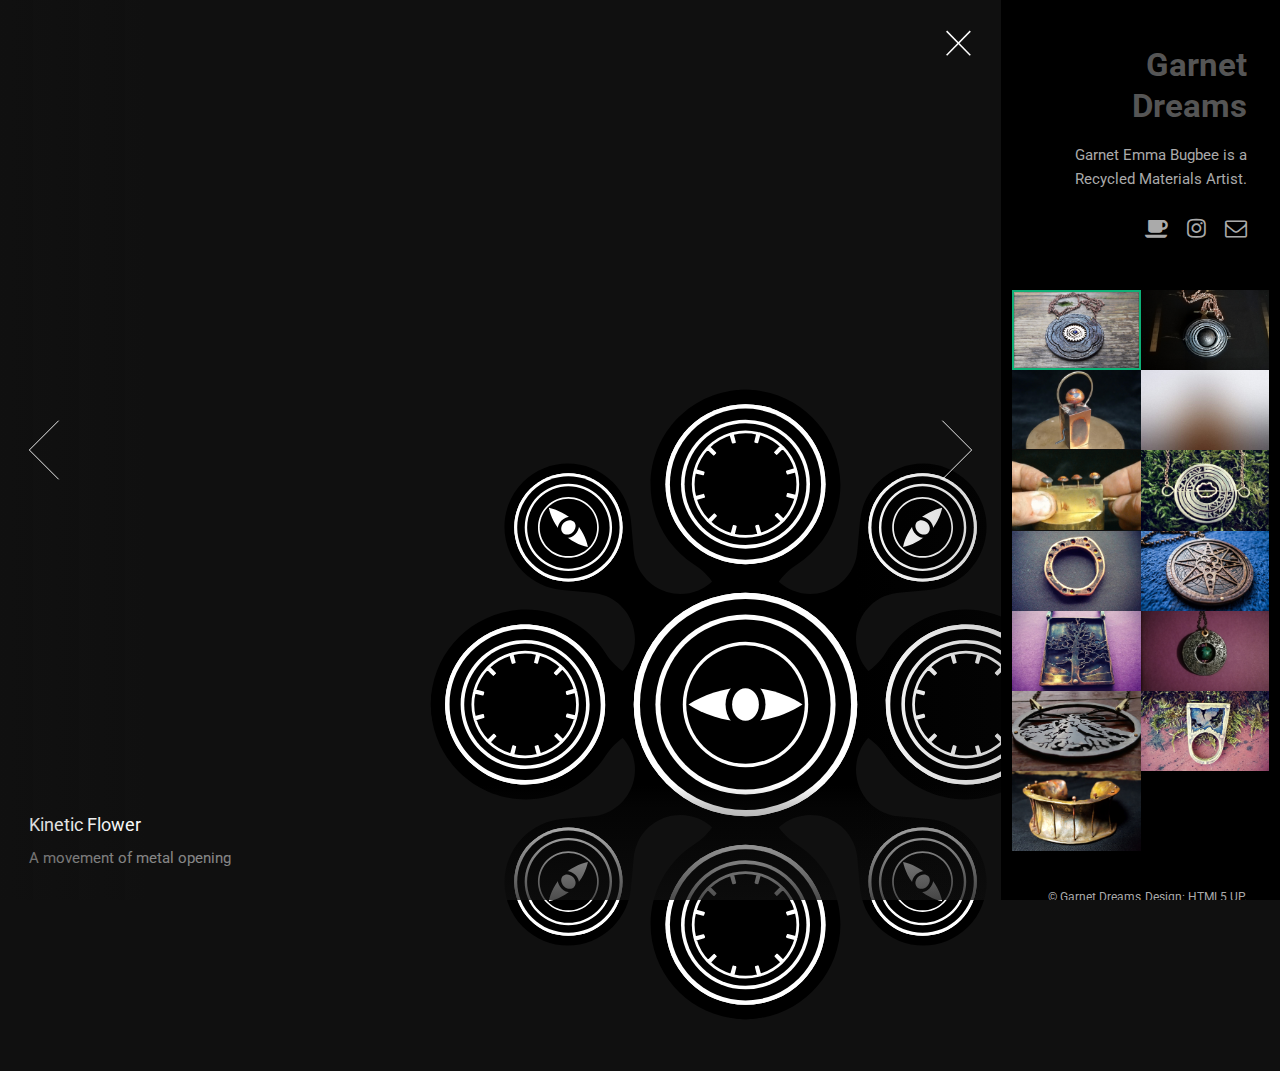
==== index.html @ cc7bb1ab "index.html" ====
<!DOCTYPE HTML>
<!--
	Lens by HTML5 UP
	html5up.net | @ajlkn
	Free for personal and commercial use under the CCA 3.0 license (html5up.net/license)
-->
<html>
	<head>
		<title>Garnet Dreams</title>
		<meta charset="utf-8" />
		<meta name="viewport" content="width=device-width, initial-scale=1" />
		<!--[if lte IE 8]><script src="assets/js/ie/html5shiv.js"></script><![endif]-->
		<link rel="stylesheet" href="assets/css/main.css" />
		<!--[if lte IE 8]><link rel="stylesheet" href="assets/css/ie8.css" /><![endif]-->
		<!--[if lte IE 9]><link rel="stylesheet" href="assets/css/ie9.css" /><![endif]-->
		<noscript><link rel="stylesheet" href="assets/css/noscript.css" /></noscript>
		<meta name="p:domain_verify" content="a997c572c82007dd1c81df93b98065df"/>
		<link rel="icon" type="png" href="favicon-16x16.png" sizes="16x16" />
	</head>
	<body class="is-loading-0 is-loading-1 is-loading-2">

		<!-- Main -->
			<div id="main">

				<!-- Header -->
					<header id="header">
						<h1>Garnet Dreams</h1>
						<p>Garnet Emma Bugbee is a </br> 
						Recycled Materials Artist.
						<ul class="icons">
							<li><a href="https://ko-fi.com/garnetdreams" class="icon fa-coffee" target=”_blank”><span class="label">Ko-fi</span></a></li>
							<li><a href="https://www.instagram.com/garnetdreams/" class="icon fa-instagram" target=”_blank”><span class="label">Instagram</span></a></li>
							<li><a href="mailto:garnetdreamsart@gmail.com" class="icon fa-envelope-o" target=”_blank”><span class="label">Email</span></a></li>
						</ul>
					</header>

				<!-- Thumbnail -->
					<section id="thumbnails">
						<article>
							<a class="thumbnail" href="images/fulls/kf.gif" data-position="top center"><img src="images/thumbs/kf.jpg" alt="" /></a>
							<h2>Kinetic Flower</h2>
							<p>A movement of metal opening</p>
						</article>
						<article>
							<a class="thumbnail" href="images/fulls/open.gif" data-position="top center"><img src="images/thumbs/dyson.jpg" alt="" /></a>
							<h2>Dyson Sphere</h2>
							<p>Even the smallest sun</p>
						</article>
						<article>
							<a class="thumbnail" href="images/fulls/01.gif" data-position="left center"><img src="images/thumbs/01.jpg" alt="" /></a>
							<h2>Personal Mushroom Party</h2>
							<p>Bring the dancing with you.</p>
						</article>
						<article>
							<a class="thumbnail" href="images/fulls/02.gif"><img src="images/thumbs/02.jpg" alt="" /></a>
							<h2>There is Only One Direction</h2>
							<p>We are but swimmers in this grand ocean.</p>
						</article>
						<article>
							<a class="thumbnail" href="images/fulls/03.gif" data-position="top center"><img src="images/thumbs/03.jpg" alt="" /></a>
							<h2>Movement and Stillness</h2>
							<p>When Everything Else Fails, Be Clever</p>
						</article>
						<article>
							<a class="thumbnail" href="images/fulls/04.gif"><img src="images/thumbs/04.jpg" alt="" /></a>
							<h2>Inside the Tree</h2>
							<p>For the itch that can never be scratched.</p>
						</article>
						<article>
							<a class="thumbnail" href="images/fulls/05.jpg" data-position="top center"><img src="images/thumbs/05.jpg" alt="" /></a>
							<h2>Melt Me Back Together</h2>
							<p>Push into all that matters.</p>
						</article>
						<article>
							<a class="thumbnail" href="images/fulls/06.jpg"><img src="images/thumbs/06.jpg" alt="" /></a>
							<h2>Astrolabe</h2>
							<p>Our world is so much larger than you know.</p>
						</article>
						<article>
							<a class="thumbnail" href="images/fulls/07.jpg"><img src="images/thumbs/07.jpg" alt="" /></a>
							<h2>Life is a Forest Fire</h2>
							<p>A moment of dusk</p>
						</article>
						<article>
							<a class="thumbnail" href="images/fulls/08.jpg"><img src="images/thumbs/08.jpg" alt="" /></a>
							<h2>A Love</h2>
							<p>That math couldn't count</p>
						</article>
						<article>
							<a class="thumbnail" href="images/fulls/09.jpg"><img src="images/thumbs/09.jpg" alt="" /></a>
							<h2>With Cordyceps Pushing</h2>
							<p>The sky it calls.</p>
						</article>
						<article>
							<a class="thumbnail" href="images/fulls/10.jpg"><img src="images/thumbs/10.jpg" alt="" /></a>
							<h2>Life is a Forest Fire</h2>
							<p>Lost in the mountains</p>
						</article>
						<article>
							<a class="thumbnail" href="images/fulls/11.jpg"><img src="images/thumbs/11.jpg" alt="" /></a>
							<h2>If Math</h2>
							<p>Could count love.</p>
						</article>
					</section>

				<!-- Footer -->
					<footer id="footer">
						<ul class="copyright">
							<li>&copy; Garnet Dreams</li><li>Design: <a href="http://html5up.net">HTML5 UP</a>.</li>
						</ul>
					</footer>

			</div>

		<!-- Scripts -->
			<script src="assets/js/jquery.min.js"></script>
			<script src="assets/js/skel.min.js"></script>
			<!--[if lte IE 8]><script src="assets/js/ie/respond.min.js"></script><![endif]-->
			<script src="assets/js/main.js"></script>

	</body>
</html>
---- assets/css/main.css ----
@import url(font-awesome.min.css);
@import url("https://fonts.googleapis.com/css?family=Roboto:400,700");

/*
	Lens by HTML5 UP
	html5up.net | @ajlkn
	Free for personal and commercial use under the CCA 3.0 license (html5up.net/license)
*/

/* Reset */

	html, body, div, span, applet, object, iframe, h1, h2, h3, h4, h5, h6, p, blockquote, pre, a, abbr, acronym, address, big, cite, code, del, dfn, em, img, ins, kbd, q, s, samp, small, strike, strong, sub, sup, tt, var, b, u, i, center, dl, dt, dd, ol, ul, li, fieldset, form, label, legend, table, caption, tbody, tfoot, thead, tr, th, td, article, aside, canvas, details, embed, figure, figcaption, footer, header, hgroup, menu, nav, output, ruby, section, summary, time, mark, audio, video {
		margin: 0;
		padding: 0;
		border: 0;
		font-size: 100%;
		font: inherit;
		vertical-align: baseline;
	}

	article, aside, details, figcaption, figure, footer, header, hgroup, menu, nav, section {
		display: block;
	}

	body {
		line-height: 1;
	}

	ol, ul {
		list-style: none;
	}

	blockquote, q {
		quotes: none;
	}

	blockquote:before, blockquote:after, q:before, q:after {
		content: '';
		content: none;
	}

	table {
		border-collapse: collapse;
		border-spacing: 0;
	}

	body {
		-webkit-text-size-adjust: none;
	}

/* Box Model */

	*, *:before, *:after {
		-moz-box-sizing: border-box;
		-webkit-box-sizing: border-box;
		box-sizing: border-box;
	}

/* Basic */

	/*
		@-ms-viewport {
			width: device-width;
		}

	*/

	@media screen and (max-width: 480px) {

		html, body {
			min-width: 320px;
		}

	}

	body.is-loading-0 *, body.is-loading-0 *:before, body.is-loading-0 *:after {
		-moz-animation: none !important;
		-webkit-animation: none !important;
		-ms-animation: none !important;
		animation: none !important;
		-moz-transition: none !important;
		-webkit-transition: none !important;
		-ms-transition: none !important;
		transition: none !important;
	}

	html, body {
		background-color: #101010;
		overflow: hidden;
	}

/* Type */

	html {
		font-size: 16pt;
	}

		@media screen and (max-width: 1680px) {

			html {
				font-size: 12pt;
			}

		}

		@media screen and (max-width: 1280px) {

			html {
				font-size: 11pt;
			}

		}

	body {
		background-color: #fff;
		color: #aaa;
	}

	body, input, select, textarea {
		font-family: "Roboto", Helvetica, sans-serif;
		font-weight: 400;
		line-height: 1.65;
		font-size: 1em;
		color: #aaa;
	}

	a {
		-moz-transition: color 0.25s ease, border-bottom-color 0.25s ease;
		-webkit-transition: color 0.25s ease, border-bottom-color 0.25s ease;
		-ms-transition: color 0.25s ease, border-bottom-color 0.25s ease;
		transition: color 0.25s ease, border-bottom-color 0.25s ease;
		border-bottom: dotted 1px;
		color: inherit;
		text-decoration: none;
	}

		a:hover {
			border-bottom-color: transparent;
			color: #0DB076;
		}

	strong, b {
		font-weight: 400;
		color: #555;
	}

	em, i {
		font-style: italic;
	}

	p {
		margin: 0 0 1.25em 0;
	}

	h1, h2, h3, h4, h5, h6 {
		font-weight: 400;
		line-height: 1.25;
		margin: 0 0 0.5em 0;
		color: #555;
	}

		h1 a, h2 a, h3 a, h4 a, h5 a, h6 a {
			color: inherit;
			text-decoration: none;
		}

	h2 {
		font-size: 1.25em;
	}

	h3 {
		font-size: 1em;
	}

	h4 {
		font-size: 0.9em;
	}

	h5 {
		font-size: 0.8em;
	}

	h6 {
		font-size: 0.7em;
	}

	sub {
		font-size: 0.8em;
		position: relative;
		top: 0.5em;
	}

	sup {
		font-size: 0.8em;
		position: relative;
		top: -0.5em;
	}

	blockquote {
		border-left: solid 4px #ccc;
		font-style: italic;
		margin: 0 0 1.25em 0;
		padding: 0.3125em 0 0.3125em 1.25em;
	}

	code {
		border-radius: 4px;
		border: solid 1px;
		font-family: "Courier New", monospace;
		font-size: 0.9em;
		margin: 0 0.25em;
		padding: 0.25em 0.65em;
		border-color: #ccc;
	}

	pre {
		-webkit-overflow-scrolling: touch;
		font-family: "Courier New", monospace;
		font-size: 0.9em;
		margin: 0 0 1.25em 0;
	}

		pre code {
			display: block;
			padding: 1em 1.5em;
			overflow-x: auto;
		}

	hr {
		border: 0;
		border-bottom: solid 1px #ccc;
		margin: 1.25em 0;
	}

		hr.major {
			margin: 1.875em 0;
		}

	.align-left {
		text-align: left;
	}

	.align-center {
		text-align: center;
	}

	.align-right {
		text-align: right;
	}

/* Button */

	input[type="submit"],
	input[type="reset"],
	input[type="button"],
	button,
	.button {
		-moz-appearance: none;
		-webkit-appearance: none;
		-ms-appearance: none;
		appearance: none;
		-moz-transition: background-color 0.25s ease-in-out, border-color 0.25s ease-in-out, color 0.25s ease-in-out;
		-webkit-transition: background-color 0.25s ease-in-out, border-color 0.25s ease-in-out, color 0.25s ease-in-out;
		-ms-transition: background-color 0.25s ease-in-out, border-color 0.25s ease-in-out, color 0.25s ease-in-out;
		transition: background-color 0.25s ease-in-out, border-color 0.25s ease-in-out, color 0.25s ease-in-out;
		background-color: transparent;
		border-radius: 4px;
		border: solid 1px #ccc;
		color: #555;
		cursor: pointer;
		display: inline-block;
		line-height: 1;
		padding: 0.75em 1.5em;
		text-align: center;
		text-decoration: none;
		white-space: nowrap;
	}

		input[type="submit"]:hover,
		input[type="reset"]:hover,
		input[type="button"]:hover,
		button:hover,
		.button:hover {
			border-color: #0DB076;
			color: #0DB076;
		}

			input[type="submit"]:hover:active,
			input[type="reset"]:hover:active,
			input[type="button"]:hover:active,
			button:hover:active,
			.button:hover:active {
				background-color: rgba(0, 211, 183, 0.15);
			}

		input[type="submit"].icon,
		input[type="reset"].icon,
		input[type="button"].icon,
		button.icon,
		.button.icon {
			padding-left: 1.35em;
		}

			input[type="submit"].icon:before,
			input[type="reset"].icon:before,
			input[type="button"].icon:before,
			button.icon:before,
			.button.icon:before {
				margin-right: 0.5em;
			}

		input[type="submit"].fit,
		input[type="reset"].fit,
		input[type="button"].fit,
		button.fit,
		.button.fit {
			display: block;
			margin: 0 0 0.625em 0;
			width: 100%;
		}

		input[type="submit"].small,
		input[type="reset"].small,
		input[type="button"].small,
		button.small,
		.button.small {
			font-size: 0.8em;
		}

		input[type="submit"].big,
		input[type="reset"].big,
		input[type="button"].big,
		button.big,
		.button.big {
			font-size: 1.35em;
		}

		input[type="submit"].disabled, input[type="submit"]:disabled,
		input[type="reset"].disabled,
		input[type="reset"]:disabled,
		input[type="button"].disabled,
		input[type="button"]:disabled,
		button.disabled,
		button:disabled,
		.button.disabled,
		.button:disabled {
			-moz-pointer-events: none;
			-webkit-pointer-events: none;
			-ms-pointer-events: none;
			pointer-events: none;
			opacity: 0.25;
		}

/* Form */

	form {
		margin: 0 0 1.25em 0;
	}

	label {
		color: #555;
		display: block;
		font-size: 0.9em;
		font-weight: 400;
		margin: 0 0 0.625em 0;
	}

	input[type="text"],
	input[type="password"],
	input[type="email"],
	select,
	textarea {
		-moz-appearance: none;
		-webkit-appearance: none;
		-ms-appearance: none;
		appearance: none;
		background-color: transparent;
		border-radius: 4px;
		border: solid 1px #ccc;
		color: inherit;
		display: block;
		outline: 0;
		padding: 0 0.75em;
		text-decoration: none;
		width: 100%;
	}

		input[type="text"]:invalid,
		input[type="password"]:invalid,
		input[type="email"]:invalid,
		select:invalid,
		textarea:invalid {
			box-shadow: none;
		}

		input[type="text"]:focus,
		input[type="password"]:focus,
		input[type="email"]:focus,
		select:focus,
		textarea:focus {
			border-color: #0DB076;
		}

	.select-wrapper {
		text-decoration: none;
		display: block;
		position: relative;
	}

		.select-wrapper:before {
			-moz-osx-font-smoothing: grayscale;
			-webkit-font-smoothing: antialiased;
			font-family: FontAwesome;
			font-style: normal;
			font-weight: normal;
			text-transform: none !important;
		}

		.select-wrapper:before {
			color: #ccc;
			content: '\f107';
			display: block;
			height: 2.75em;
			line-height: 2.75em;
			pointer-events: none;
			position: absolute;
			right: 0;
			text-align: center;
			top: 0;
			width: 2.75em;
		}

		.select-wrapper select::-ms-expand {
			display: none;
		}

	input[type="text"],
	input[type="password"],
	input[type="email"],
	select {
		height: 2.75em;
	}

	textarea {
		padding: 0.75em 1em;
	}

	input[type="checkbox"],
	input[type="radio"] {
		-moz-appearance: none;
		-webkit-appearance: none;
		-ms-appearance: none;
		appearance: none;
		display: block;
		float: left;
		margin-right: -2em;
		opacity: 0;
		width: 1em;
		z-index: -1;
	}

		input[type="checkbox"] + label,
		input[type="radio"] + label {
			text-decoration: none;
			color: #aaa;
			cursor: pointer;
			display: inline-block;
			font-size: 1em;
			font-weight: 400;
			margin: 0;
			padding-left: 2.4em;
			padding-right: 0.75em;
			position: relative;
		}

			input[type="checkbox"] + label:before,
			input[type="radio"] + label:before {
				-moz-osx-font-smoothing: grayscale;
				-webkit-font-smoothing: antialiased;
				font-family: FontAwesome;
				font-style: normal;
				font-weight: normal;
				text-transform: none !important;
			}

			input[type="checkbox"] + label:before,
			input[type="radio"] + label:before {
				background: transparent;
				border-radius: 4px;
				border: solid 1px #ccc;
				content: '';
				display: inline-block;
				height: 1.65em;
				left: 0;
				line-height: 1.58125em;
				position: absolute;
				text-align: center;
				top: 0;
				width: 1.65em;
			}

		input[type="checkbox"]:checked + label:before,
		input[type="radio"]:checked + label:before {
			background-color: #555;
			border-color: #555;
			color: #fff;
			content: '\f00c';
		}

		input[type="checkbox"]:focus + label:before,
		input[type="radio"]:focus + label:before {
			border-color: #0DB076;
		}

	input[type="checkbox"] + label:before {
		border-radius: 4px;
	}

	input[type="radio"] + label:before {
		border-radius: 100%;
	}

	::-webkit-input-placeholder {
		opacity: 1.0;
		color: #ccc !important;
	}

	:-moz-placeholder {
		opacity: 1.0;
		color: #ccc !important;
	}

	::-moz-placeholder {
		opacity: 1.0;
		color: #ccc !important;
	}

	:-ms-input-placeholder {
		opacity: 1.0;
		color: #ccc !important;
	}

	.formerize-placeholder {
		opacity: 1.0;
		color: #ccc !important;
	}

	.field {
		margin: 0 0 1.25em 0;
	}

/* Icon */

	.icon {
		text-decoration: none;
		border-bottom: none;
		position: relative;
	}

		.icon:before {
			-moz-osx-font-smoothing: grayscale;
			-webkit-font-smoothing: antialiased;
			font-family: FontAwesome;
			font-style: normal;
			font-weight: normal;
			text-transform: none !important;
		}

		.icon > .label {
			display: none;
		}

/* List */

	ol {
		list-style: decimal;
		margin: 0 0 1.25em 0;
		padding-left: 1.25em;
	}

		ol li {
			padding-left: 0.25em;
		}

	ul {
		list-style: disc;
		margin: 0 0 1.25em 0;
		padding-left: 1em;
	}

		ul li {
			padding-left: 0.5em;
		}

		ul.alt {
			list-style: none;
			padding-left: 0;
		}

			ul.alt li {
				border-top: solid 1px #ccc;
				padding: 0.5em 0;
			}

				ul.alt li:first-child {
					border-top: 0;
					padding-top: 0;
				}

		ul.icons {
			cursor: default;
			list-style: none;
			padding-left: 0;
		}

			ul.icons li {
				display: inline-block;
				padding: 0 1em 0 0;
			}

				ul.icons li:last-child {
					padding-right: 0;
				}

				ul.icons li .icon:before {
					font-size: 1.5rem;
				}

		ul.actions {
			cursor: default;
			list-style: none;
			padding-left: 0;
		}

			ul.actions li {
				display: inline-block;
				padding: 0 0.625em 0 0;
				vertical-align: middle;
			}

				ul.actions li:last-child {
					padding-right: 0;
				}

			ul.actions.small li {
				padding: 0 0.3125em 0 0;
			}

			ul.actions.vertical li {
				display: block;
				padding: 0.625em 0 0 0;
			}

				ul.actions.vertical li:first-child {
					padding-top: 0;
				}

				ul.actions.vertical li > * {
					margin-bottom: 0;
				}

			ul.actions.vertical.small li {
				padding: 0.3125em 0 0 0;
			}

				ul.actions.vertical.small li:first-child {
					padding-top: 0;
				}

			ul.actions.fit {
				display: table;
				margin-left: -0.625em;
				padding: 0;
				table-layout: fixed;
				width: calc(100% + 0.625em);
			}

				ul.actions.fit li {
					display: table-cell;
					padding: 0 0 0 0.625em;
				}

					ul.actions.fit li > * {
						margin-bottom: 0;
					}

				ul.actions.fit.small {
					margin-left: -0.3125em;
					width: calc(100% + 0.3125em);
				}

					ul.actions.fit.small li {
						padding: 0 0 0 0.3125em;
					}

	dl {
		margin: 0 0 1.25em 0;
	}

		dl dt {
			display: block;
			font-weight: 400;
			margin: 0 0 0.625em 0;
		}

		dl dd {
			margin-left: 1.25em;
		}

/* Main */

	#main {
		-moz-transition: opacity 0.75s ease, right 0.75s ease, left 0.75s ease, visibility 0.75s;
		-webkit-transition: opacity 0.75s ease, right 0.75s ease, left 0.75s ease, visibility 0.75s;
		-ms-transition: opacity 0.75s ease, right 0.75s ease, left 0.75s ease, visibility 0.75s;
		transition: opacity 0.75s ease, right 0.75s ease, left 0.75s ease, visibility 0.75s;
		-webkit-overflow-scrolling: touch;
		position: fixed;
		top: 0;
		width: 22.5em;
		height: 100%;
		background: #000000;
		outline: 0;
		overflow-x: hidden;
		overflow-y: auto;
		text-align: right;
		visibility: visible;
		z-index: 10000;
		right: 0;
	}

		#main .toggle {
			-webkit-tap-highlight-color: transparent;
			position: absolute;
			top: 0;
			width: 4em;
			height: 4em;
			background-image: url("images/close-small-alt.svg");
			background-repeat: no-repeat;
			background-size: 32px 32px;
			cursor: pointer;
			display: none;
			z-index: 1;
			background-position: 0.5em 0.5em;
			left: 0;
		}

		body.fullscreen #main {
			visibility: hidden;
			right: -22.5em;
		}

		body.is-loading-1 #main {
			opacity: 0;
			right: -2em;
		}

		@media screen and (max-width: 1280px) {

			#main {
				width: 19em;
			}

				body.fullscreen #main {
					right: -19em;
				}

		}

		@media screen and (max-width: 980px) {

			#main {
				background: rgba(255, 255, 255, 0.925);
			}

				#main .toggle {
					display: block;
				}

		}

		@media screen and (max-width: 480px) {

			#main {
				-moz-transition: opacity 0.5s ease, visibility 0.5s;
				-webkit-transition: opacity 0.5s ease, visibility 0.5s;
				-ms-transition: opacity 0.5s ease, visibility 0.5s;
				transition: opacity 0.5s ease, visibility 0.5s;
				width: 100%;
				background: #000000;
				text-align: center;
			}

				body.is-loading-1 #main {
					left: auto !important;
					right: auto !important;
				}

				body.fullscreen #main {
					left: auto !important;
					right: auto !important;
					opacity: 0;
				}

				#main .toggle {
					display: none;
				}

		}

/* Header */

	#header {
		padding: 3em 2.25em 1.75em 2.25em ;
	}

		#header h1 {
			font-size: 2.25em;
			font-weight: 700;
		}

/* Footer */

	#footer {
		padding: 2.25em 2.25em 1em 2.25em ;
	}

		#footer .copyright {
			list-style: none;
			padding: 0;
		}

			#footer .copyright li {
				display: inline-block;
				font-size: 0.8em;
				margin-left: 0.35em;
				padding: 0;
			}

				#footer .copyright li:first-child {
					margin-left: 0;
				}

/* Thumbnails */

	#thumbnails {
		display: -moz-flex;
		display: -webkit-flex;
		display: -ms-flex;
		display: flex;
		-moz-flex-wrap: wrap;
		-webkit-flex-wrap: wrap;
		-ms-flex-wrap: wrap;
		flex-wrap: wrap;
		padding: 0 0.75em;
	}

		#thumbnails article {
			position: relative;
			width: 50%;
			background: #101010;
			outline: 0;
		}

			#thumbnails article .thumbnail {
				-webkit-tap-highlight-color: transparent;
				display: block;
				position: relative;
				border: 0;
				outline: 0;
			}

				#thumbnails article .thumbnail img {
					display: block;
					width: 100%;
				}

				#thumbnails article .thumbnail:before {
					-moz-pointer-events: none;
					-webkit-pointer-events: none;
					-ms-pointer-events: none;
					pointer-events: none;
					-moz-transition: opacity 0.25s ease;
					-webkit-transition: opacity 0.25s ease;
					-ms-transition: opacity 0.25s ease;
					transition: opacity 0.25s ease;
					content: '';
					position: absolute;
					left: 0;
					top: 0;
					width: 100%;
					height: 100%;
					box-shadow: inset 0 0 0 2px #0DB076, inset 0 0 0px 3px rgba(0, 0, 0, 0.15);
					opacity: 0;
					z-index: 1;
				}

				#thumbnails article .thumbnail:focus:before {
					opacity: 0.5;
				}

			#thumbnails article h2, #thumbnails article p {
				display: none;
			}

			#thumbnails article.active .thumbnail:before {
				opacity: 1;
			}

		@media screen and (max-width: 480px) {

			#thumbnails article .thumbnail:before {
				display: none;
			}

		}

/* Viewer */

	@-moz-keyframes spinner {
		0% {
			-moz-transform: rotate(0deg);
			-webkit-transform: rotate(0deg);
			-ms-transform: rotate(0deg);
			transform: rotate(0deg);
		}

		100% {
			-moz-transform: rotate(360deg);
			-webkit-transform: rotate(360deg);
			-ms-transform: rotate(360deg);
			transform: rotate(360deg);
		}
	}

	@-webkit-keyframes spinner {
		0% {
			-moz-transform: rotate(0deg);
			-webkit-transform: rotate(0deg);
			-ms-transform: rotate(0deg);
			transform: rotate(0deg);
		}

		100% {
			-moz-transform: rotate(360deg);
			-webkit-transform: rotate(360deg);
			-ms-transform: rotate(360deg);
			transform: rotate(360deg);
		}
	}

	@-ms-keyframes spinner {
		0% {
			-moz-transform: rotate(0deg);
			-webkit-transform: rotate(0deg);
			-ms-transform: rotate(0deg);
			transform: rotate(0deg);
		}

		100% {
			-moz-transform: rotate(360deg);
			-webkit-transform: rotate(360deg);
			-ms-transform: rotate(360deg);
			transform: rotate(360deg);
		}
	}

	@keyframes spinner {
		0% {
			-moz-transform: rotate(0deg);
			-webkit-transform: rotate(0deg);
			-ms-transform: rotate(0deg);
			transform: rotate(0deg);
		}

		100% {
			-moz-transform: rotate(360deg);
			-webkit-transform: rotate(360deg);
			-ms-transform: rotate(360deg);
			transform: rotate(360deg);
		}
	}

	#viewer {
		-moz-transition: opacity 0.75s ease, width 0.75s ease;
		-webkit-transition: opacity 0.75s ease, width 0.75s ease;
		-ms-transition: opacity 0.75s ease, width 0.75s ease;
		transition: opacity 0.75s ease, width 0.75s ease;
		position: absolute;
		top: 0;
		width: calc(100% - 22.5em);
		height: 100%;
		left: 0;
	}

		#viewer .inner {
			-moz-pointer-events: none;
			-webkit-pointer-events: none;
			-ms-pointer-events: none;
			pointer-events: none;
			position: absolute;
			top: 0;
			left: 0;
			width: 100%;
			height: 100%;
			z-index: 2;
		}

			#viewer .inner > * {
				-moz-pointer-events: auto;
				-webkit-pointer-events: auto;
				-ms-pointer-events: auto;
				pointer-events: auto;
			}

			#viewer .inner:before {
				background-image: -moz-linear-gradient(left, rgba(16,16,16,0.2), rgba(16,16,16,0) 10em, rgba(16,16,16,0)), -moz-linear-gradient(right, rgba(16,16,16,0.2), rgba(16,16,16,0) 10em, rgba(16,16,16,0));
				background-image: -webkit-linear-gradient(left, rgba(16,16,16,0.2), rgba(16,16,16,0) 10em, rgba(16,16,16,0)), -webkit-linear-gradient(right, rgba(16,16,16,0.2), rgba(16,16,16,0) 10em, rgba(16,16,16,0));
				background-image: -ms-linear-gradient(left, rgba(16,16,16,0.2), rgba(16,16,16,0) 10em, rgba(16,16,16,0)), -ms-linear-gradient(right, rgba(16,16,16,0.2), rgba(16,16,16,0) 10em, rgba(16,16,16,0));
				background-image: linear-gradient(left, rgba(16,16,16,0.2), rgba(16,16,16,0) 10em, rgba(16,16,16,0)), linear-gradient(right, rgba(16,16,16,0.2), rgba(16,16,16,0) 10em, rgba(16,16,16,0));
				content: '';
				display: block;
				position: absolute;
				top: 0;
				left: 0;
				width: 100%;
				height: 100%;
			}

			#viewer .inner .toggle {
				-webkit-tap-highlight-color: transparent;
				position: absolute;
				top: 0;
				width: 4em;
				height: 4em;
				background-image: url("images/close.svg");
				background-repeat: no-repeat;
				background-size: 64px 64px;
				cursor: pointer;
				z-index: 1;
				right: 0;
				background-position: calc(100% - 0.75em) 0.75em;
			}

			#viewer .inner .nav-next,
			#viewer .inner .nav-previous {
				-webkit-tap-highlight-color: transparent;
				position: absolute;
				top: 50%;
				width: 6em;
				height: 6em;
				margin-top: -3em;
				background-image: url("images/arrow.svg");
				background-position: center;
				background-repeat: no-repeat;
				background-size: contain;
				cursor: pointer;
			}

			#viewer .inner .nav-previous {
				-moz-transform: scaleX(-1);
				-webkit-transform: scaleX(-1);
				-ms-transform: scaleX(-1);
				transform: scaleX(-1);
				left: 0;
			}

			#viewer .inner .nav-next {
				right: 0;
			}

		#viewer .slide {
			-moz-transition: opacity 0.5s ease-in-out;
			-webkit-transition: opacity 0.5s ease-in-out;
			-ms-transition: opacity 0.5s ease-in-out;
			transition: opacity 0.5s ease-in-out;
			position: absolute;
			top: 0;
			left: 0;
			width: 100%;
			height: 100%;
			opacity: 1;
			z-index: 1;
		}

			#viewer .slide .caption {
				background-image: -moz-linear-gradient(bottom, rgba(16,16,16,0.75), rgba(16,16,16,0.25) 80%, rgba(16,16,16,0));
				background-image: -webkit-linear-gradient(bottom, rgba(16,16,16,0.75), rgba(16,16,16,0.25) 80%, rgba(16,16,16,0));
				background-image: -ms-linear-gradient(bottom, rgba(16,16,16,0.75), rgba(16,16,16,0.25) 80%, rgba(16,16,16,0));
				background-image: linear-gradient(bottom, rgba(16,16,16,0.75), rgba(16,16,16,0.25) 80%, rgba(16,16,16,0));
				padding: 2em 2em 0.75em 2em ;
				position: absolute;
				bottom: 0;
				left: 0;
				width: 100%;
				color: rgba(255, 255, 255, 0.5);
				z-index: 1;
			}

				#viewer .slide .caption h2, #viewer .slide .caption h3, #viewer .slide .caption h4, #viewer .slide .caption h5, #viewer .slide .caption h6 {
					color: #fff;
				}

			#viewer .slide .image {
				-moz-transition: opacity 0.5s ease-in-out;
				-webkit-transition: opacity 0.5s ease-in-out;
				-ms-transition: opacity 0.5s ease-in-out;
				transition: opacity 0.5s ease-in-out;
				position: absolute;
				top: 0;
				left: 0;
				width: 100%;
				height: 100%;
				background-repeat: no-repeat;
				background-size: cover;
				opacity: 0;
			}

			#viewer .slide:before {
				-moz-animation: spinner 5s linear infinite;
				-webkit-animation: spinner 5s linear infinite;
				-ms-animation: spinner 5s linear infinite;
				animation: spinner 5s linear infinite;
				-moz-transition: opacity 0.5s ease-in-out;
				-webkit-transition: opacity 0.5s ease-in-out;
				-ms-transition: opacity 0.5s ease-in-out;
				transition: opacity 0.5s ease-in-out;
				content: '';
				display: block;
				position: absolute;
				top: 40%;
				left: 40%;
				width: 50em;
				height: 50em;
				background-image: url("images/spinner.svg");
				background-position: top;
				background-repeat: no-repeat;
				background-size: auto;
				margin: -1.5em 0 0 -1.5em;
				opacity: 0;
			}

			#viewer .slide.loading:before {
				opacity: 1;
			}

			#viewer .slide.active .image {
				opacity: 1;
			}

		body.fullscreen #viewer {
			width: 100%;
		}

			body.fullscreen #viewer .inner .toggle {
				background-image: url("images/open.svg");
			}

		body.is-loading-1 #viewer {
			opacity: 0;
		}

		body.is-loading-2 #viewer .slide {
			opacity: 0;
		}

		@media screen and (max-width: 1280px) {

			#viewer {
				width: calc(100% - 19em);
			}

		}

		@media screen and (max-width: 980px) {

			#viewer {
				width: 100%;
			}

				#viewer .inner .toggle {
					-moz-transition: opacity 0.75s ease;
					-webkit-transition: opacity 0.75s ease;
					-ms-transition: opacity 0.75s ease;
					transition: opacity 0.75s ease;
					background-image: url("images/open.svg");
					opacity: 0;
					right: 0;
				}

				body.fullscreen #viewer .inner .toggle {
					opacity: 1;
				}

		}

		@media screen and (max-width: 736px) {

			#viewer .inner .toggle {
				background-size: 32px 32px;
			}

			#viewer .inner .nav-next,
			#viewer .inner .nav-previous {
				background-image: url("images/arrow-small.svg");
				background-size: 32px 32px;
			}

			body.fullscreen #viewer .inner .toggle {
				background-image: url("images/open-small.svg");
			}

		}

		@media screen and (max-width: 480px) {

			#viewer {
				-moz-transition: opacity 0.5s ease;
				-webkit-transition: opacity 0.5s ease;
				-ms-transition: opacity 0.5s ease;
				transition: opacity 0.5s ease;
				-moz-transition-delay: 0s;
				-webkit-transition-delay: 0s;
				-ms-transition-delay: 0s;
				transition-delay: 0s;
				opacity: 0;
			}

				#viewer .inner .toggle {
					background-image: url("images/close-small.svg") !important;
					background-size: 32px 32px;
				}

				body.fullscreen #viewer {
					-moz-transition-delay: 0.5s;
					-webkit-transition-delay: 0.5s;
					-ms-transition-delay: 0.5s;
					transition-delay: 0.5s;
					opacity: 1;
				}

		}
---- assets/css/ie8.css ----
/*
	Lens by HTML5 UP
	html5up.net | @ajlkn
	Free for personal and commercial use under the CCA 3.0 license (html5up.net/license)
*/

/* Viewer */

	#viewer {
		width: 100%;
	}
---- assets/css/ie9.css ----
/*
	Lens by HTML5 UP
	html5up.net | @ajlkn
	Free for personal and commercial use under the CCA 3.0 license (html5up.net/license)
*/

/* Thumbnails */

	#thumbnails:after {
		content: '';
		display: block;
		clear: both;
	}

	#thumbnails article {
		float: left;
	}

/* Viewer */

	#viewer .inner {
		box-shadow: inset 0 0 9em 2em rgba(16, 16, 16, 0.2);
	}

		#viewer .inner:before {
			display: none;
		}

	#viewer .slide .caption {
		background-color: rgba(16, 16, 16, 0.5);
	}
---- assets/css/noscript.css ----
/*
	Lens by HTML5 UP
	html5up.net | @ajlkn
	Free for personal and commercial use under the CCA 3.0 license (html5up.net/license)
*/

/* Main */

	#main {
		opacity: 1 !important;
		right: 0 !important;
	}

	body:before {
		content: 'Javascript is disabled :(';
		display: block;
		position: absolute;
		top: 50%;
		width: calc(100% - 22.5em * 0.333333333);
		height: 4em;
		margin-top: -2em;
		color: #272727;
		cursor: default;
		font-size: 3em;
		line-height: 4em;
		text-align: center;
		white-space: nowrap;
		left: 0;
	}
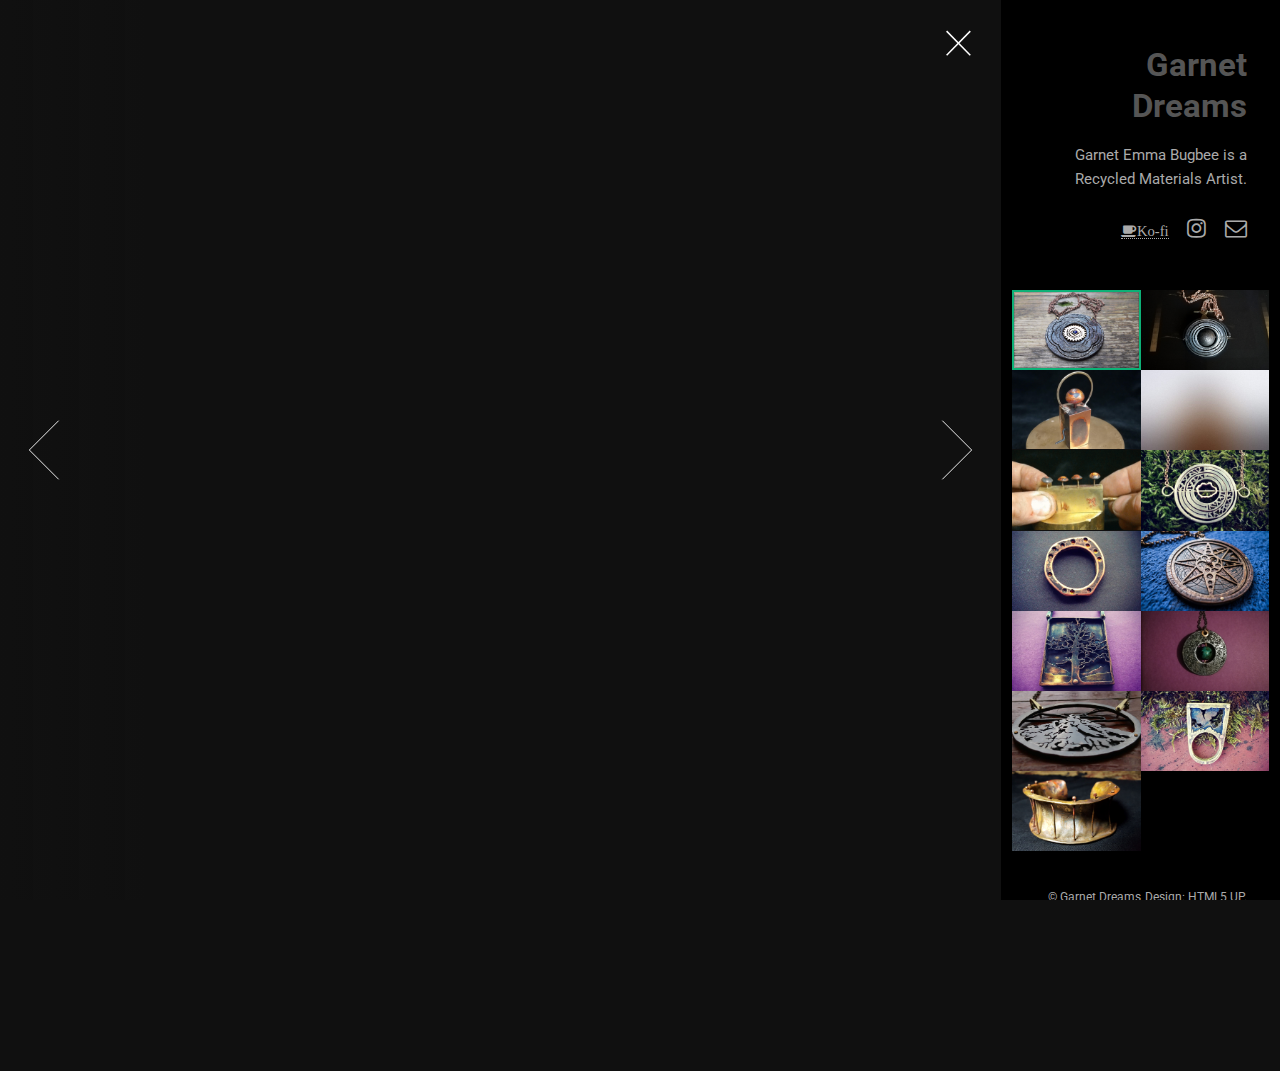
==== commit 9439e44e: "index.html" ====
--- a/index.html
+++ b/index.html
@@ -28,7 +28,7 @@
 						<p>Garnet Emma Bugbee is a </br> 
 						Recycled Materials Artist.
 						<ul class="icons">
-							<li><a href="https://ko-fi.com/garnetdreams" class="icon fa-coffee" target=”_blank”><span class="label">Ko-fi</span></a></li>
+							<li><a href="https://ko-fi.com/garnetdreams" class="fa fa-coffee" aria-hidden="true" target=”_blank”><span class="label">Ko-fi</span></a></li>
 							<li><a href="https://www.instagram.com/garnetdreams/" class="icon fa-instagram" target=”_blank”><span class="label">Instagram</span></a></li>
 							<li><a href="mailto:garnetdreamsart@gmail.com" class="icon fa-envelope-o" target=”_blank”><span class="label">Email</span></a></li>
 						</ul>
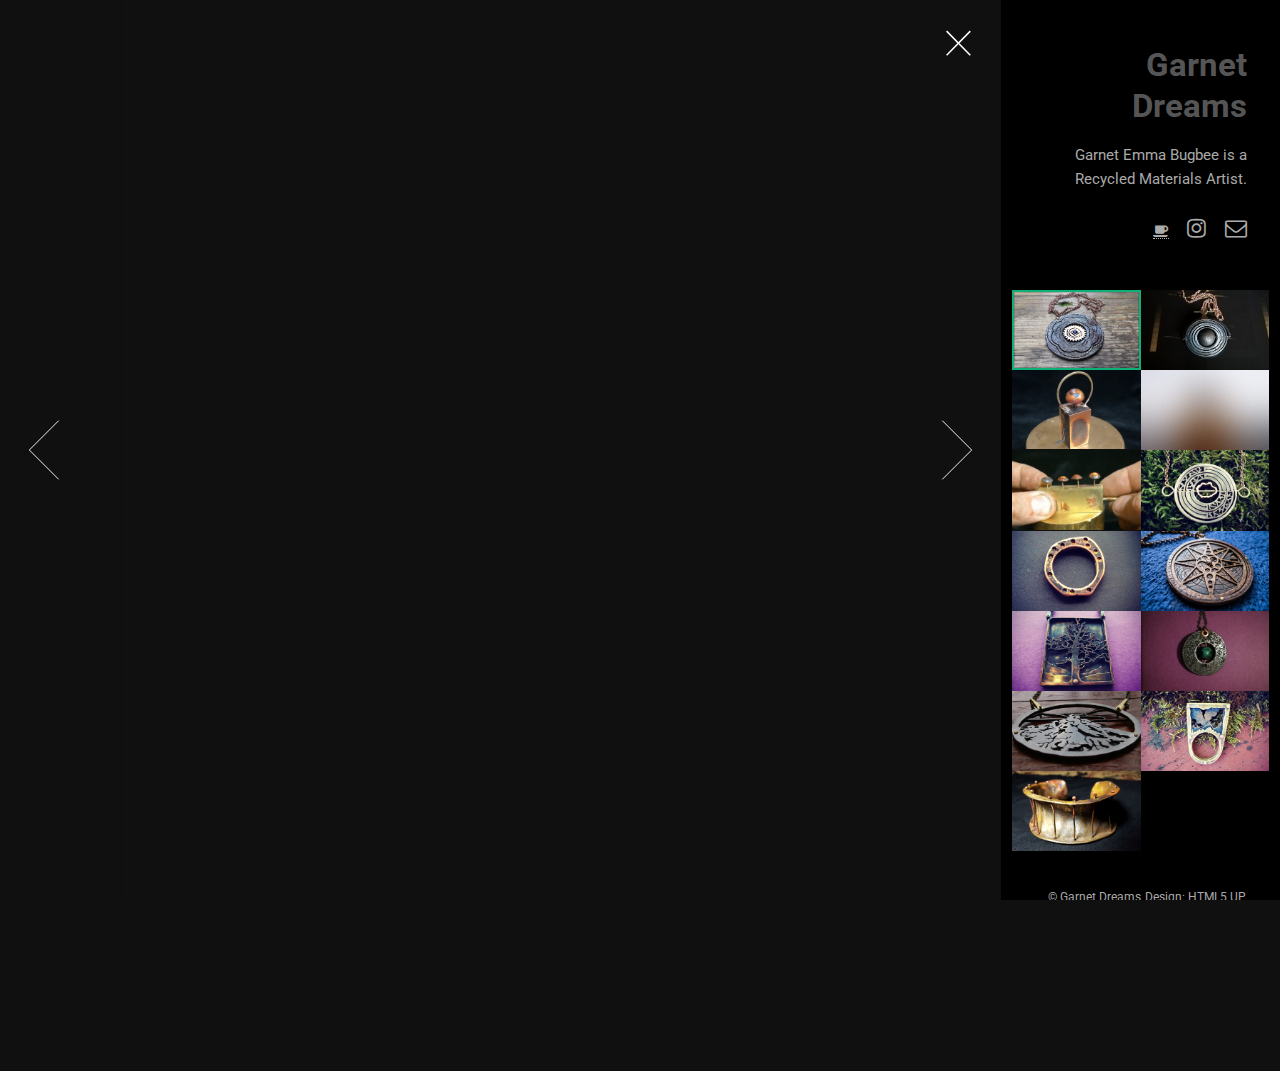
==== commit 53def97e: "index.html" ====
--- a/index.html
+++ b/index.html
@@ -28,7 +28,7 @@
 						<p>Garnet Emma Bugbee is a </br> 
 						Recycled Materials Artist.
 						<ul class="icons">
-							<li><a href="https://ko-fi.com/garnetdreams" class="fa fa-coffee" aria-hidden="true" target=”_blank”><span class="label">Ko-fi</span></a></li>
+							<li><a href="https://ko-fi.com/garnetdreams" class="fa fa-coffee" aria-hidden="true" target=”_blank”><span class="label"></span></a></li>
 							<li><a href="https://www.instagram.com/garnetdreams/" class="icon fa-instagram" target=”_blank”><span class="label">Instagram</span></a></li>
 							<li><a href="mailto:garnetdreamsart@gmail.com" class="icon fa-envelope-o" target=”_blank”><span class="label">Email</span></a></li>
 						</ul>
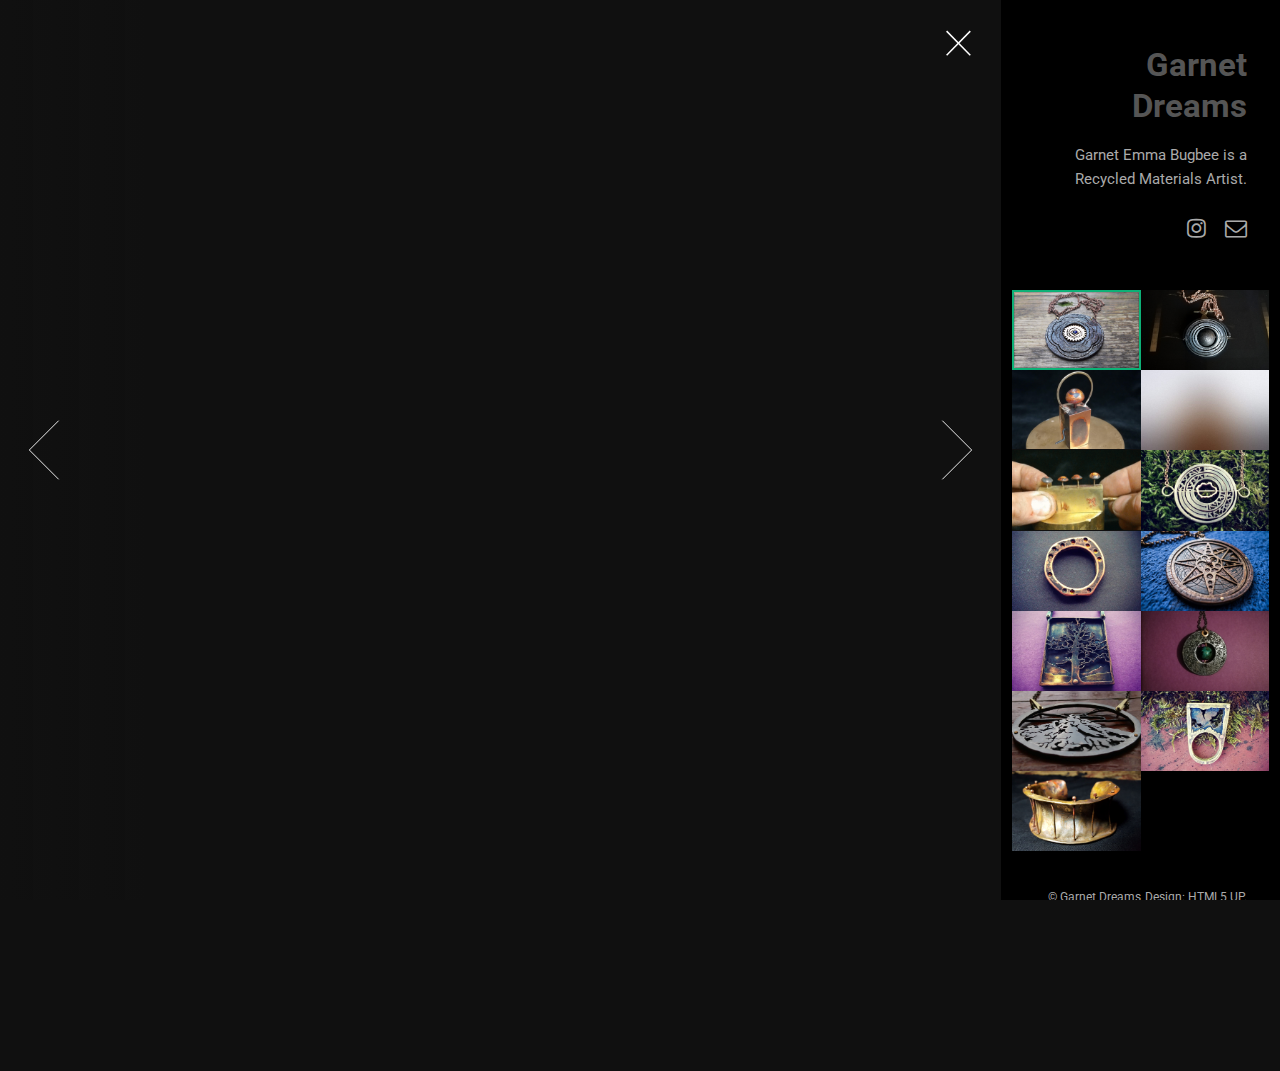
==== commit 88d1e327: "index.html" ====
--- a/index.html
+++ b/index.html
@@ -28,7 +28,6 @@
 						<p>Garnet Emma Bugbee is a </br> 
 						Recycled Materials Artist.
 						<ul class="icons">
-							<li><a href="https://ko-fi.com/garnetdreams" class="fa fa-coffee" aria-hidden="true" target=”_blank”><span class="label"></span></a></li>
 							<li><a href="https://www.instagram.com/garnetdreams/" class="icon fa-instagram" target=”_blank”><span class="label">Instagram</span></a></li>
 							<li><a href="mailto:garnetdreamsart@gmail.com" class="icon fa-envelope-o" target=”_blank”><span class="label">Email</span></a></li>
 						</ul>
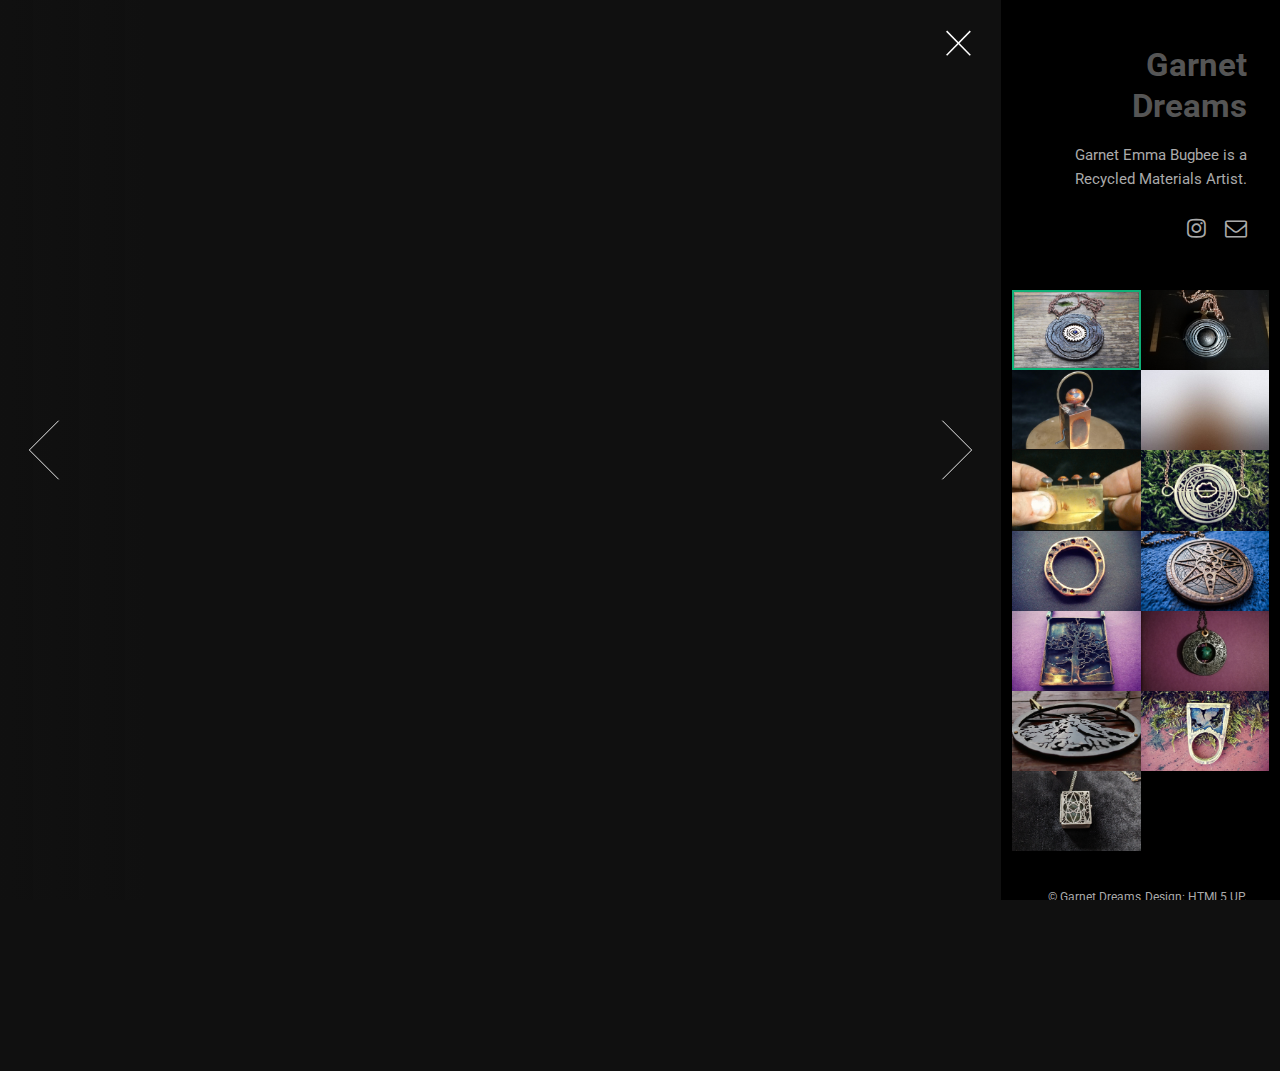
==== commit 15abd385: "index.html" ====
--- a/index.html
+++ b/index.html
@@ -97,8 +97,8 @@
 						</article>
 						<article>
 							<a class="thumbnail" href="images/fulls/11.jpg"><img src="images/thumbs/11.jpg" alt="" /></a>
-							<h2>If Math</h2>
-							<p>Could count love.</p>
+							<h2>A Little Home</h2>
+							<p>For A Fancy Stone</p>
 						</article>
 					</section>
 
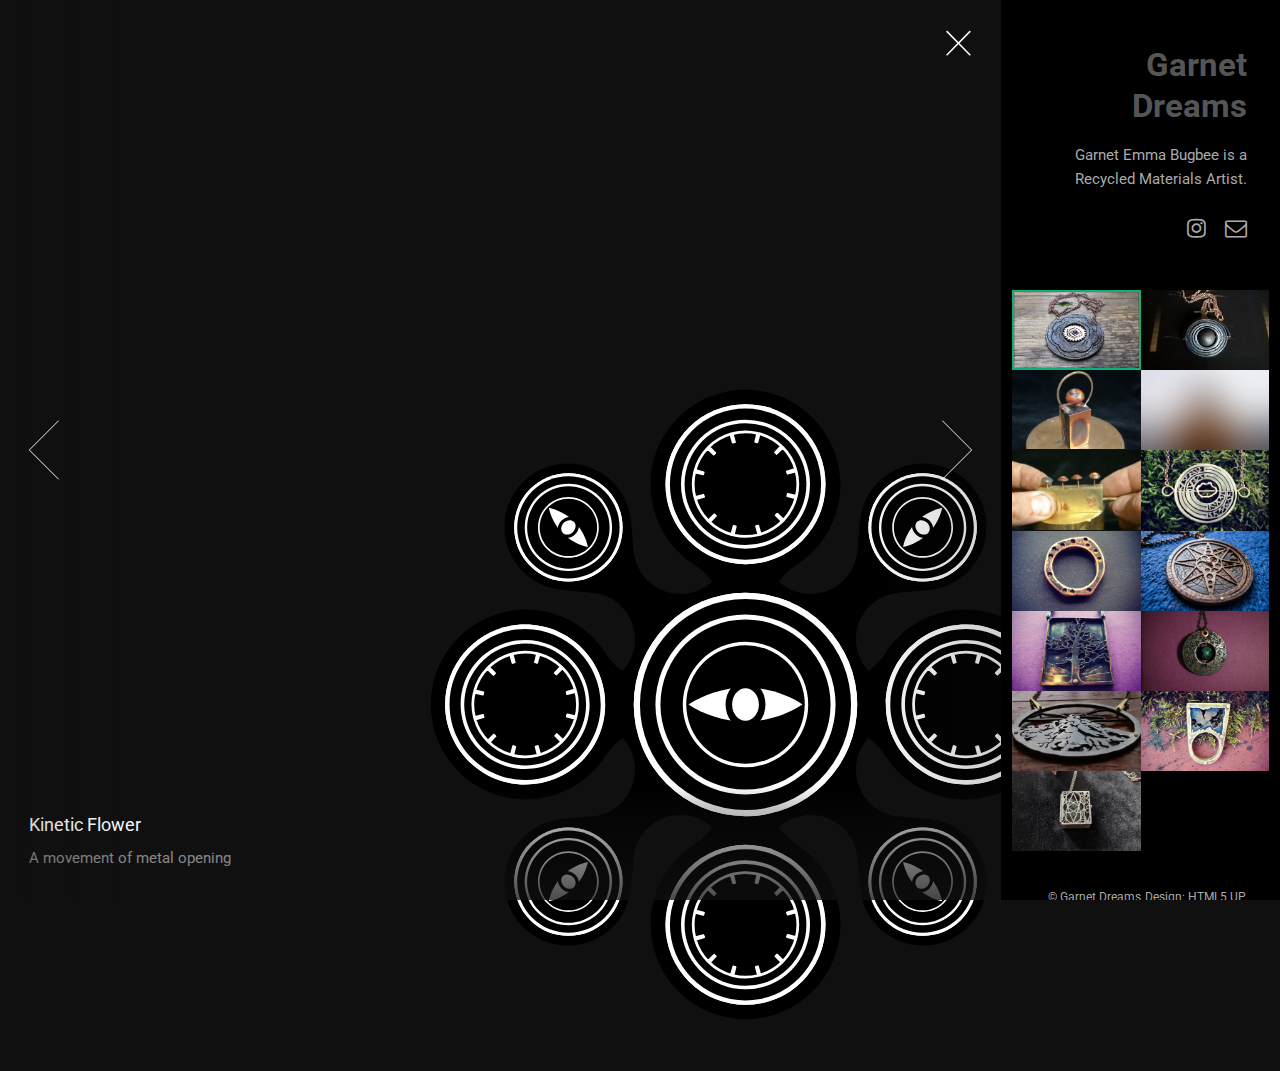
==== commit 21dbdd9d: "Update index.html" ====
--- a/index.html
+++ b/index.html
@@ -29,7 +29,7 @@
 						Recycled Materials Artist.
 						<ul class="icons">
 							<li><a href="https://www.instagram.com/garnetdreams/" class="icon fa-instagram" target=”_blank”><span class="label">Instagram</span></a></li>
-							<li><a href="mailto:garnetdreamsart@gmail.com" class="icon fa-envelope-o" target=”_blank”><span class="label">Email</span></a></li>
+							<li><a href="mailto:em@garnetdreams.art" class="icon fa-envelope-o" target=”_blank”><span class="label">Email</span></a></li>
 						</ul>
 					</header>
 
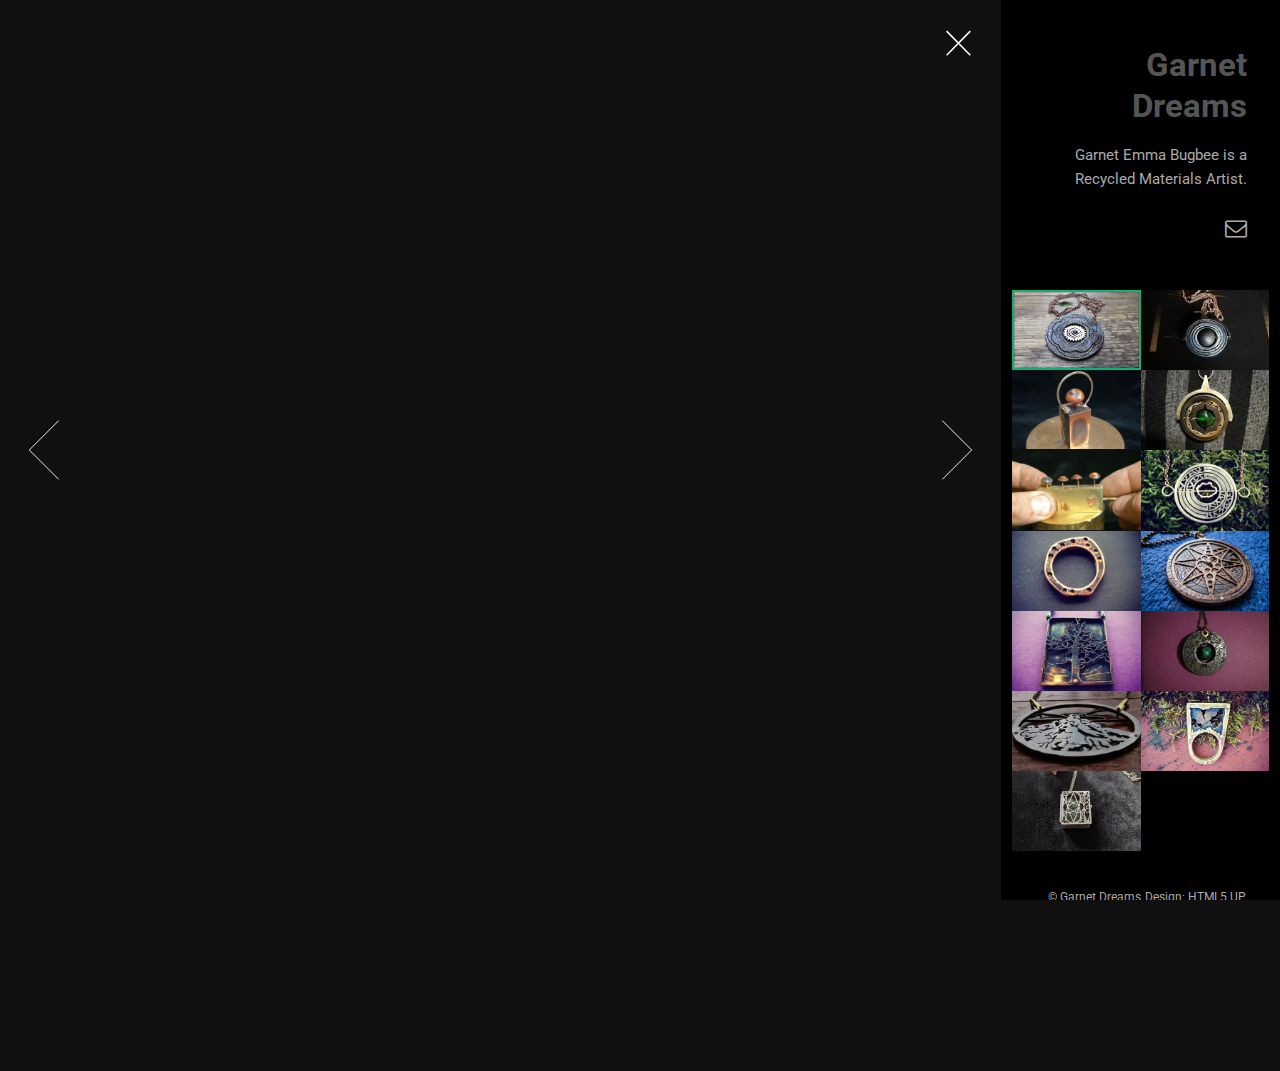
==== commit caa1ebbc: "Update index.html" ====
--- a/index.html
+++ b/index.html
@@ -28,7 +28,6 @@
 						<p>Garnet Emma Bugbee is a </br> 
 						Recycled Materials Artist.
 						<ul class="icons">
-							<li><a href="https://www.instagram.com/garnetdreams/" class="icon fa-instagram" target=”_blank”><span class="label">Instagram</span></a></li>
 							<li><a href="mailto:em@garnetdreams.art" class="icon fa-envelope-o" target=”_blank”><span class="label">Email</span></a></li>
 						</ul>
 					</header>
